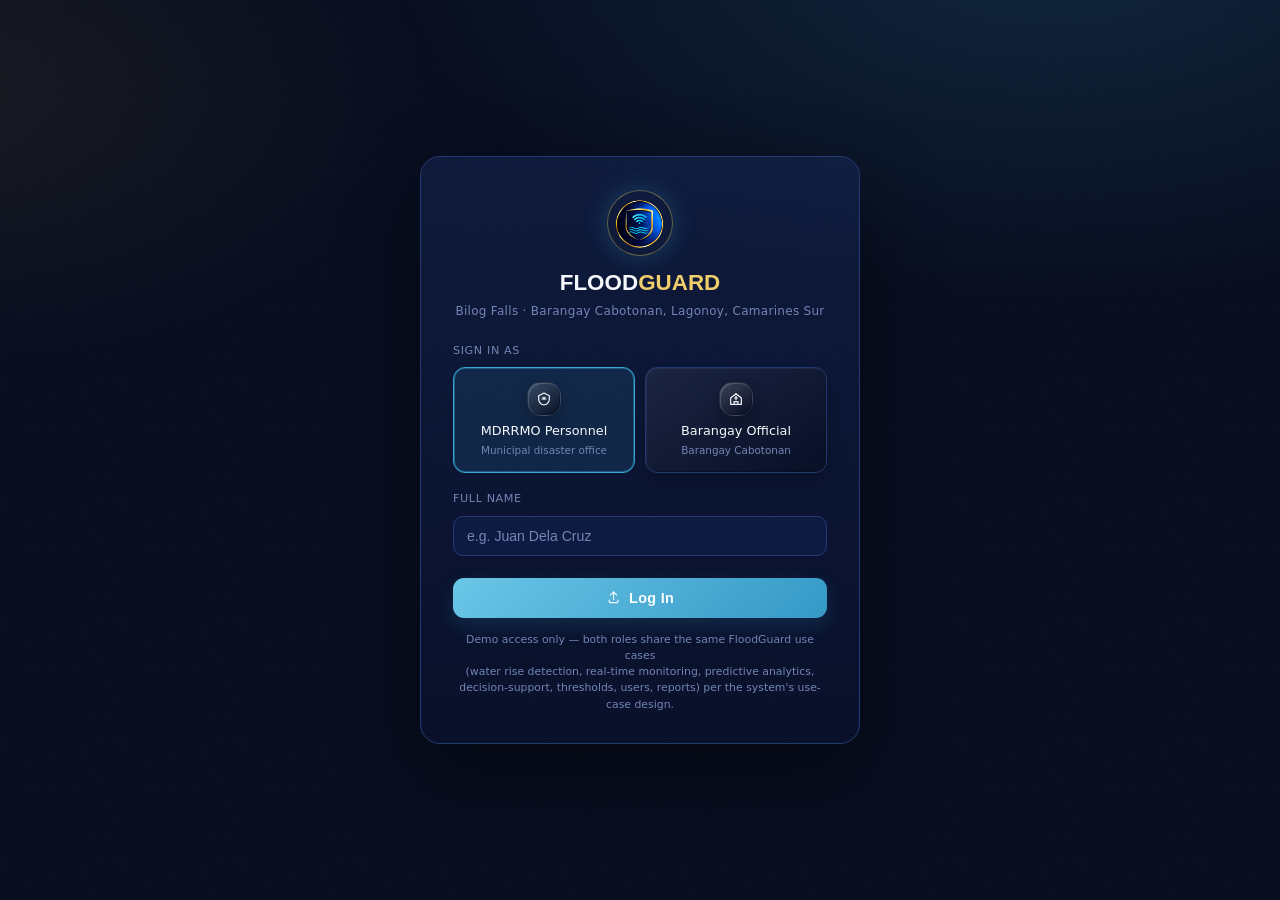
==== dashboard.html @ 1c1c8bde "Initial FloodGuard dashboard" ====
﻿<!DOCTYPE html>
<html lang="en">
<head>
<meta charset="UTF-8">
<meta name="viewport" content="width=device-width, initial-scale=1.0">
<title>FloodGuard:Bilog Falls Water Level Monitoring</title>
<link rel="stylesheet" href="styles.css">
</head>
<body>
<div class="grain"></div>
<div id="toastWrap"></div>

<!-- ===================== LOGIN SCREEN ===================== -->
<div id="loginScreen">
  <div class="login-card">
    <div class="login-brand">
      <img src="LOGO.png" alt="FloodGuard logo" title="FloodGuard logo">
      <div class="name">FLOOD<span>GUARD</span></div>
      <div class="sub">Bilog Falls · Barangay Cabotonan, Lagonoy, Camarines Sur</div>
    </div>

    <div class="field-label">Sign in as</div>
    <div class="role-cards">
      <div class="role-card selected" data-role="mdrrmo" id="roleCardMdrrmo">
        <div class="ic">
          <svg class="icon-svg" viewBox="0 0 24 24" aria-hidden="true">
            <path d="M12 3 4 7v5c0 4.2 2.7 7.9 8 9 5.3-1.1 8-4.8 8-9V7l-8-4Z"/>
            <path d="M9 12h6"/>
            <path d="M10.5 9.5 12 12l1.5-2.5"/>
          </svg>
        </div>
        <div class="lbl">MDRRMO Personnel</div>
        <div class="sub">Municipal disaster office</div>
      </div>
      <div class="role-card" data-role="barangay" id="roleCardBarangay">
        <div class="ic">
          <svg class="icon-svg" viewBox="0 0 24 24" aria-hidden="true">
            <path d="M4 10.5 12 4l8 6.5V20H4Z"/>
            <path d="M9 20v-4h6v4"/>
            <path d="M10 10.5h4"/>
            <path d="M12 8v5"/>
          </svg>
        </div>
        <div class="lbl">Barangay Official</div>
        <div class="sub">Barangay Cabotonan</div>
      </div>
    </div>

    <div class="field-label">Full name</div>
    <input class="text-input" id="loginName" type="text" placeholder="e.g. Juan Dela Cruz">

    <button class="login-btn btn-with-icon" id="loginBtn"><svg class="icon-svg" viewBox="0 0 24 24" aria-hidden="true"><path d="M12 3v12"/><path d="m7 8 5-5 5 5"/><path d="M5 16v2a2 2 0 0 0 2 2h10a2 2 0 0 0 2-2v-2"/></svg>Log In</button>
    <div class="login-hint">Demo access only — both roles share the same FloodGuard use cases<br>(water rise detection, real-time monitoring, predictive analytics, decision-support, thresholds, users, reports) per the system's use-case design.</div>
  </div>
</div>

<!-- ===================== APP SHELL ===================== -->
<div id="appShell">
  <header class="top">
    <img class="logo" src="LOGO.png" alt="FloodGuard logo" title="FloodGuard logo">
    <div class="brand-block">
      <div class="brand-name">FLOOD<span>GUARD</span></div>
      <div class="brand-sub">Bilog Falls Monitoring</div>
    </div>
    <div class="view-title">Viewing: <b id="viewTitleText">Dashboard</b></div>

    <div class="top-right">
      <div class="status-pill" id="connPill"><span class="dot"></span><span id="connText">SENSOR ONLINE</span></div>
      <div class="clock">
        <b id="clockTime">--:--:--</b>
        <span id="clockDate">-- --- ----</span>
      </div>
      <div class="user-chip">
        <div class="av" id="userAvatar">JD</div>
        <div>
          <div class="u-name" id="userName">Juan Dela Cruz</div>
          <div class="u-role" id="userRole">MDRRMO Personnel</div>
        </div>
        <button class="logout-btn" id="logoutBtn">Log out</button>
      </div>
    </div>
  </header>

  <div class="app-body">
    <nav class="sidebar">
      <div class="nav-caption">Monitoring</div>
      <button class="nav-btn active" data-view="dashboard"><span class="ic"><svg class="icon-svg" viewBox="0 0 24 24" aria-hidden="true"><path d="M4 18V9.5"/><path d="M12 18V5"/><path d="M20 18v-7"/><path d="M4 18h16"/></svg></span> Dashboard</button>
      <button class="nav-btn" data-view="historical"><span class="ic"><svg class="icon-svg" viewBox="0 0 24 24" aria-hidden="true"><circle cx="12" cy="12" r="8"/><path d="M12 7v5l3 2"/></svg></span> Historical Records</button>
      <button class="nav-btn" data-view="alerts"><span class="ic"><svg class="icon-svg" viewBox="0 0 24 24" aria-hidden="true"><path d="M6 16h12"/><path d="M8 16V9a4 4 0 0 1 8 0v7"/><path d="M10 18a2 2 0 0 0 4 0"/></svg></span> Alert Logs</button>
      <div class="nav-caption">Administration</div>
      <button class="nav-btn" data-view="thresholds"><span class="ic"><svg class="icon-svg" viewBox="0 0 24 24" aria-hidden="true"><path d="M5 8h14"/><path d="M7 8v8"/><path d="M12 8v5"/><path d="M17 8v3"/><path d="M5 16h14"/></svg></span> Threshold Levels</button>
      <button class="nav-btn" data-view="users"><span class="ic"><svg class="icon-svg" viewBox="0 0 24 24" aria-hidden="true"><path d="M7 10a3 3 0 1 0 0-6 3 3 0 0 0 0 6Z"/><path d="M3 18c0-2.5 2-4 4-4s4 1.5 4 4"/><path d="M15 10a2.5 2.5 0 1 0 0-5 2.5 2.5 0 0 0 0 5Z"/><path d="M13 18c0-2 1.2-3.2 2.8-3.6"/></svg></span> Manage Users</button>
      <button class="nav-btn" data-view="reports"><span class="ic"><svg class="icon-svg" viewBox="0 0 24 24" aria-hidden="true"><path d="M7 3h7l4 4v14H7z"/><path d="M14 3v5h5"/><path d="M9 13h6"/><path d="M9 17h4"/></svg></span> Generate Reports</button>
    </nav>

    <main class="content">

      <!-- ===================== DASHBOARD VIEW ===================== -->
      <section class="view-section active" id="view-dashboard">
        <div id="roleHero"></div>

        <div class="grid grid-2">
          <section class="card gauge-card">
            <h2 class="card-title-full">Live Water Level <small id="lastUpdate">updated just now</small></h2>
            <div class="gauge-wrap"><canvas id="tubeCanvas" width="220" height="360"></canvas></div>
            <div class="status-badge" id="statusBadge">NORMAL</div>
            <div class="reading-label">Current reading</div>
            <div class="reading"><span id="levelValue">32</span><small> cm</small></div>
            <div class="gauge-meta">
              <div class="meta-item"><div class="k">Trend</div><div class="v" id="trendVal">steady</div></div>
              <div class="meta-item"><div class="k">Distance to Critical</div><div class="v" id="distToCrit">58 cm</div></div>
              <div class="meta-item"><div class="k">Battery / Solar</div><div class="v good" id="battVal">92%</div></div>
              <div class="meta-item"><div class="k">Signal (GSM)</div><div class="v good" id="signalVal">Strong</div></div>
            </div>
            <div class="device-line">Sensor unit: JSN-SR04T waterproof ultrasonic · ESP32 microcontroller · SIM800L GSM fallback · solar + battery powered</div>
            <div class="sim-controls">
              <button class="primary btn-with-icon" id="btnRise"><svg class="icon-svg" viewBox="0 0 24 24" aria-hidden="true"><path d="M12 4v12"/><path d="m8 8 4-4 4 4"/><path d="M6 16h12"/></svg>Simulate rising flood</button>
              <button class="btn-with-icon" id="btnCalm"><svg class="icon-svg" viewBox="0 0 24 24" aria-hidden="true"><path d="M12 20V8"/><path d="m8 12 4 4 4-4"/><path d="M6 4h12"/></svg>Return to normal</button>
            </div>
          </section>

          <section class="card">
            <h2>Water Level Trend <small>last 40 readings · ~5 min intervals</small></h2>
            <canvas id="trendChart" height="230"></canvas>
            <div class="stat-row">
              <div class="stat"><div class="k">Sensor accuracy</div><div class="v ok">98.3%</div><div class="sub">vs. manual gauge validation</div></div>
              <div class="stat"><div class="k">Alert latency</div><div class="v" id="latencyStat">3.1s</div><div class="sub">reading â†’ notification sent</div></div>
              <div class="stat"><div class="k">Alerts today</div><div class="v" id="alertCountStat">0</div><div class="sub">across all channels</div></div>
              <div class="stat"><div class="k">Uptime (30d)</div><div class="v ok">99.4%</div><div class="sub">sensor + link availability</div></div>
            </div>
          </section>
        </div>

        <section class="card section-spaced">
          <h2>Probable Water Source &amp; Cause <small>auto-diagnosed · rain-gauge &amp; rate-of-rise correlation</small></h2>
          <div class="source-body" id="sourceBody"></div>
        </section>

        <div class="two-col">
          <section class="card">
            <h2>Predictive Flood Forecast <small>lightweight linear-regression model</small></h2>
            <div class="forecast-body" id="forecastBody"></div>
          </section>

          <section class="card">
            <h2>Decision-Support Recommendation <small id="dsRoleTag">for current role</small></h2>
            <div class="ds-body" id="decisionSupportBody"></div>
          </section>
        </div>

        <div class="two-col">
          <section class="card">
            <h2>Alert Channels <small>multi-channel dissemination</small></h2>
            <div class="channel-grid">
              <div class="channel" id="chanDash"><div class="icon"><svg class="icon-svg" viewBox="0 0 24 24" aria-hidden="true"><rect x="4" y="5" width="16" height="12" rx="2"/><path d="M8 19h8"/><path d="M12 17v2"/></svg></div><div class="name">Web Dashboard</div><div class="state" id="chanDashState">idle</div></div>
              <div class="channel" id="chanSMS"><div class="icon"><svg class="icon-svg" viewBox="0 0 24 24" aria-hidden="true"><path d="M5 6h14a1 1 0 0 1 1 1v8a1 1 0 0 1-1 1H9l-4 3V7a1 1 0 0 1 1-1Z"/><path d="m8 10 3 2 3-2"/></svg></div><div class="name">SMS Alert</div><div class="state" id="chanSMSState">idle</div></div>
              <div class="channel" id="chanSiren"><div class="siren-ring" id="sirenRing"></div><div class="name">On-site Siren</div><div class="state" id="chanSirenState">idle</div></div>
            </div>
          </section>

          <section class="card">
            <h2>Recent Alerts <small>latest 4 · full log in Alert Logs</small></h2>
            <table>
              <thead><tr><th>Time</th><th>Level</th><th>Status</th></tr></thead>
              <tbody id="miniAlertBody"><tr class="empty-row"><td colspan="3">No alerts yet — water level normal.</td></tr></tbody>
            </table>
          </section>
        </div>
      </section>

      <!-- ===================== HISTORICAL RECORDS VIEW ===================== -->
      <section class="view-section" id="view-historical">
        <section class="card">
          <h2>Historical Water Level Trend <small>Bilog Falls sensor unit</small></h2>
          <canvas id="historyChart" height="230"></canvas>
        </section>
        <section class="card section-spaced">
          <h2>Reading Log <small id="historyCount">0 records</small></h2>
          <table>
            <thead><tr><th>Timestamp</th><th>Water Level</th><th>Status</th></tr></thead>
            <tbody id="historyBody"></tbody>
          </table>
        </section>
      </section>

      <!-- ===================== ALERT LOGS VIEW ===================== -->
      <section class="view-section" id="view-alerts">
        <section class="card">
          <h2>Alert Logs <small>full history, most recent first</small></h2>
          <table>
            <thead><tr><th>Time</th><th>Level</th><th>Status</th><th>Probable Source</th><th>Channels notified</th><th>Delivery</th><th>Evacuation tracking</th></tr></thead>
            <tbody id="alertLogBody"><tr class="empty-row"><td colspan="7">No alerts logged yet — water level is within normal range.</td></tr></tbody>
          </table>
        </section>
      </section>

      <!-- ===================== THRESHOLDS VIEW ===================== -->
      <section class="view-section" id="view-thresholds">
        <section class="card">
          <h2>Threshold Levels <small>shared config · applies to all monitoring users</small></h2>
          <p class="intro-copy">Adjust the water-level thresholds (in centimeters) that trigger each alert stage. Changes apply immediately to the live gauge, trend chart, and alert dispatch logic.</p>
          <div class="threshold-list" id="thresholdList"></div>
        </section>
      </section>

      <!-- ===================== USERS VIEW ===================== -->
      <section class="view-section" id="view-users">
        <section class="card">
          <h2>Manage Users <small>MDRRMO personnel &amp; barangay officials with system access</small></h2>
          <div class="user-form">
            <input class="text-input" id="newUserName" type="text" placeholder="Full name">
            <select class="text-input" id="newUserRole" title="Select user role">
              <option value="MDRRMO Personnel">MDRRMO Personnel</option>
              <option value="Barangay Official">Barangay Official</option>
            </select>
            <input class="text-input" id="newUserArea" type="text" placeholder="Assigned area">
            <button class="small-btn btn-with-icon" id="addUserBtn"><svg class="icon-svg" viewBox="0 0 24 24" aria-hidden="true"><path d="M12 5v14"/><path d="M5 12h14"/><path d="M8 5.5a2.5 2.5 0 1 0 0-5 2.5 2.5 0 0 0 0 5Z"/></svg>Add user</button>
          </div>
          <table>
            <thead><tr><th>Name</th><th>Role</th><th>Assigned area</th><th>Status</th><th></th></tr></thead>
            <tbody id="usersBody"></tbody>
          </table>
        </section>
      </section>

      <!-- ===================== REPORTS VIEW ===================== -->
      <section class="view-section" id="view-reports">
        <section class="card">
          <h2>Generate Reports <small>flood analytics summary</small></h2>
          <p class="intro-copy">Compiles current sensor readings, alert history, and threshold configuration into a shareable summary for disaster preparedness records.</p>
          <div class="report-actions">
            <button class="small-btn btn-with-icon" id="genReportBtn"><svg class="icon-svg" viewBox="0 0 24 24" aria-hidden="true"><path d="M7 3h7l4 4v14H7z"/><path d="M14 3v5h5"/><path d="M9 13h6"/><path d="M9 17h4"/></svg>Generate report</button>
            <button class="small-btn btn-with-icon" id="downloadReportBtn" disabled><svg class="icon-svg" viewBox="0 0 24 24" aria-hidden="true"><path d="M12 3v10"/><path d="m8 9 4 4 4-4"/><path d="M5 16v2a2 2 0 0 0 2 2h10a2 2 0 0 0 2-2v-2"/></svg>Download .txt</button>
          </div>
          <div class="report-preview" id="reportPreview"></div>
        </section>
      </section>

    </main>
  </div>

  <footer>
    <b>FloodGuard</b> — An IoT-Based Flood Early Warning System for Bilog Falls, Barangay Cabotonan, Lagonoy, Camarines Sur ·
    Capstone Project, College of Engineering and Computational Sciences, Partido State University ·
    N. Pempeña I · J.K. Pahoyo · R.R. Vipinoso — simulated dashboard for demonstration
  </footer>
</div>

<script src="script.js"></script>
</body>
</html>
---- styles.css ----
:root{
  --navy-950:#060c1e;
  --navy-900:#0a1230;
  --navy-800:#0e1a42;
  --navy-700:#152655;
  --navy-600:#1d3570;
  --line:#243a72;
  --gold:#d4af37;
  --gold-soft:#f0ce6b;
  --water:#3aa7d6;
  --water-bright:#6fd0f2;
  --ink-0:#f4f7fb;
  --ink-1:#aab6d6;
  --ink-2:#7385b3;
  --ok:#31c48d;
  --warn:#f5a623;
  --crit:#e8563f;
  --evac:#c81e4a;
  --radius:14px;
  font-size:16px;
}

*{box-sizing:border-box;}
html,body{margin:0;padding:0; height:100%;}
body{
  background:
    radial-gradient(1100px 620px at 82% -8%, rgba(58,167,214,0.16), transparent 60%),
    radial-gradient(900px 500px at -5% 10%, rgba(212,175,55,0.08), transparent 55%),
    var(--navy-950);
  color:var(--ink-0);
  font-family:'IBM Plex Sans', system-ui, sans-serif;
  min-height:100vh;
  line-height:1.45;
}

.grain{
  position:fixed; inset:0; pointer-events:none; opacity:0.035; z-index:0;
  background-image:url("data:image/svg+xml,%3Csvg xmlns='http://www.w3.org/2000/svg' width='120' height='120'%3E%3Cfilter id='n'%3E%3CfeTurbulence type='fractalNoise' baseFrequency='0.9' numOctaves='2' stitchTiles='stitch'/%3E%3C/filter%3E%3Crect width='100%25' height='100%25' filter='url(%23n)'/%3E%3C/svg%3E");
}

a{color:inherit;}
button{font-family:'IBM Plex Sans', sans-serif;}

.btn-with-icon{
  display:inline-flex;
  align-items:center;
  justify-content:center;
  gap:8px;
  transition:transform .15s ease, box-shadow .15s ease, background .2s ease;
}
.btn-with-icon:hover{transform:translateY(-1px);}
.btn-with-icon .icon-svg{
  width:0.95rem;
  height:0.95rem;
}

.icon-svg{
  width:1rem;
  height:1rem;
  display:block;
  stroke:currentColor;
  fill:none;
  stroke-width:1.8;
  stroke-linecap:round;
  stroke-linejoin:round;
}

.nav-btn .ic,
.role-card .ic,
.channel .icon,
.source-primary .s-icon{
  width:2.1rem;
  height:2.1rem;
  display:inline-flex;
  align-items:center;
  justify-content:center;
  border-radius:0.9rem;
  background:linear-gradient(145deg, rgba(255,255,255,0.16), rgba(6,12,30,0.75));
  border:1px solid rgba(255,255,255,0.08);
  box-shadow:
    inset 1px 1px 0 rgba(255,255,255,0.16),
    inset -1px -1px 0 rgba(0,0,0,0.28),
    0 8px 16px rgba(0,0,0,0.25);
  font-size:1rem;
  line-height:1;
  text-shadow:0 1px 1px rgba(0,0,0,0.35);
  transition:transform .2s ease, box-shadow .2s ease;
}

.nav-btn:hover .ic,
.role-card:hover .ic,
.channel:hover .icon,
.source-primary:hover .s-icon{
  transform:translateY(-2px) scale(1.04);
  box-shadow:
    inset 1px 1px 0 rgba(255,255,255,0.18),
    inset -1px -1px 0 rgba(0,0,0,0.24),
    0 10px 18px rgba(0,0,0,0.32);
}

/* ===================== LOGIN | HTML: #loginScreen, .login-card, .role-cards ===================== */
#loginScreen{
  position:relative; z-index:2; min-height:100vh;
  display:flex; align-items:center; justify-content:center; padding:24px;
}
.login-card{
  width:100%; max-width:440px;
  background:linear-gradient(180deg, rgba(21,38,85,0.55), rgba(10,18,48,0.7));
  border:1px solid var(--line); border-radius:20px; padding:34px 32px 30px;
  box-shadow:0 30px 80px rgba(0,0,0,0.45);
}
.login-brand{display:flex; flex-direction:column; align-items:center; text-align:center; margin-bottom:22px;}
.login-brand img{width:64px; height:64px; border-radius:50%; margin-bottom:12px; object-fit:cover; object-position:center; display:block;
  box-shadow:0 0 0 1px rgba(212,175,55,0.4), 0 0 26px rgba(58,167,214,0.3);}
.login-brand .name{font-family:'Space Grotesk',sans-serif; font-weight:700; font-size:1.4rem;}
.login-brand .name span{color:var(--gold-soft);}
.login-brand .sub{font-size:0.75rem; color:var(--ink-2); margin-top:4px; letter-spacing:0.3px;}

.field-label{font-size:0.7rem; color:var(--ink-2); text-transform:uppercase; letter-spacing:0.6px; margin:18px 0 8px;}
.role-cards{display:grid; grid-template-columns:1fr 1fr; gap:10px;}
.role-card{
  border:1px solid var(--line); border-radius:12px; padding:14px 10px; text-align:center;
  cursor:pointer; background:linear-gradient(145deg, rgba(255,255,255,0.06), rgba(6,12,30,0.55)); transition:all .15s ease;
  box-shadow:inset 1px 1px 0 rgba(255,255,255,0.06), inset -1px -1px 0 rgba(0,0,0,0.24), 0 8px 16px rgba(0,0,0,0.2);
}
.role-card .ic{font-size:1.5rem; margin-bottom:6px;}
.role-card .lbl{font-size:0.8rem; font-weight:500; color:var(--ink-0);}
.role-card .sub{font-size:0.65rem; color:var(--ink-2); margin-top:3px;}
.role-card:hover{border-color:var(--water);}
.role-card.selected{border-color:var(--water); background:rgba(58,167,214,0.12); box-shadow:0 0 0 1px rgba(58,167,214,0.4) inset;}

input.text-input, select.text-input{
  width:100%; padding:11px 13px; border-radius:10px; border:1px solid var(--line);
  background:var(--navy-800); color:var(--ink-0); font-size:0.88rem; font-family:'IBM Plex Sans',sans-serif;
}
input.text-input::placeholder{color:var(--ink-2);} 
input.text-input:focus, select.text-input:focus{outline:none; border-color:var(--water);}

.login-btn{
  width:100%; margin-top:22px; padding:12px; border-radius:11px; border:none;
  background:linear-gradient(135deg, rgba(111,208,242,0.95), rgba(58,167,214,0.9)); color:#f7fcff;
  font-weight:600; font-size:0.9rem; cursor:pointer; letter-spacing:0.3px;
  transition:filter .15s ease, box-shadow .2s ease;
  box-shadow:0 8px 20px rgba(58,167,214,0.16);
}
.login-btn:hover{filter:brightness(1.08); box-shadow:0 10px 24px rgba(58,167,214,0.22);}
.login-btn:disabled{opacity:0.45; cursor:not-allowed;}
.login-hint{text-align:center; font-size:0.68rem; color:var(--ink-2); margin-top:14px; line-height:1.5;}

/* ===================== APP SHELL | HTML: #appShell, header.top ===================== */
#appShell{display:none;}
#appShell.active{display:block; position:relative; z-index:1;}

header.top{
  position:sticky; top:0; z-index:50;
  display:flex; align-items:center; gap:16px;
  padding:12px 24px;
  background:rgba(6,12,30,0.9);
  -webkit-backdrop-filter:blur(10px);
  backdrop-filter:blur(10px);
  border-bottom:1px solid var(--line);
}
header.top img.logo{
  width:38px; height:38px; border-radius:50%;
  object-fit:cover; object-position:center;
  display:block;
  box-shadow:0 0 0 1px rgba(212,175,55,0.35), 0 0 18px rgba(58,167,214,0.25);
}
.brand-block{display:flex; flex-direction:column; line-height:1.15;}
.brand-name{
  font-family:'Space Grotesk', sans-serif; font-weight:700; letter-spacing:0.5px;
  font-size:1.02rem; color:var(--ink-0);
}
.brand-name span{color:var(--gold-soft);}
.brand-sub{font-size:0.66rem; color:var(--ink-2); letter-spacing:0.3px; margin-top:1px;}

.view-title{
  font-family:'IBM Plex Mono', monospace; font-size:0.72rem; color:var(--ink-2);
  padding-left:16px; border-left:1px solid var(--line); margin-left:2px;
}
.view-title b{color:var(--ink-0); font-weight:600;}

.top-right{margin-left:auto; display:flex; align-items:center; gap:14px;}
.clock{
  font-family:'IBM Plex Mono', monospace; font-size:0.78rem; color:var(--ink-1);
  text-align:right; line-height:1.3;
}
.clock b{display:block; color:var(--ink-0); font-size:0.9rem;}

.status-pill{
  display:flex; align-items:center; gap:7px;
  padding:6px 12px; border-radius:999px;
  background:rgba(49,196,141,0.12); border:1px solid rgba(49,196,141,0.4);
  font-size:0.72rem; font-weight:500; color:var(--ok);
  font-family:'IBM Plex Mono', monospace;
}
.status-pill .dot{width:7px; height:7px; border-radius:50%; background:var(--ok); box-shadow:0 0 8px var(--ok);}
.status-pill.offline{background:rgba(232,86,63,0.12); border-color:rgba(232,86,63,0.4); color:var(--crit);}
.status-pill.offline .dot{background:var(--crit); box-shadow:0 0 8px var(--crit);}

.user-chip{
  display:flex; align-items:center; gap:9px; padding:5px 6px 5px 12px; border-radius:999px;
  background:var(--navy-800); border:1px solid var(--line);
}
.user-chip .av{
  width:26px; height:26px; border-radius:50%; background:linear-gradient(135deg,var(--water),var(--gold));
  display:flex; align-items:center; justify-content:center; font-size:0.7rem; font-weight:700; color:#06122a;
}
.user-chip .u-name{font-size:0.76rem; color:var(--ink-0); font-weight:500; line-height:1.1;}
.user-chip .u-role{font-size:0.62rem; color:var(--ink-2); line-height:1.1;}
.logout-btn{
  border:none; background:transparent; color:var(--ink-2); cursor:pointer;
  padding:6px 10px; border-radius:8px; font-size:0.72rem;
}
.logout-btn:hover{color:var(--crit); background:rgba(232,86,63,0.1);}

/* ---------- APP BODY | HTML: .app-body, nav.sidebar, main.content ---------- */
.app-body{display:flex; align-items:flex-start;}

nav.sidebar{
  width:210px; flex:0 0 210px;
  position:sticky; top:63px;
  height:calc(100vh - 63px);
  border-right:1px solid var(--line);
  padding:18px 12px;
  display:flex; flex-direction:column; gap:3px;
}
.nav-btn{
  display:flex; align-items:center; gap:10px;
  padding:10px 12px; border-radius:9px; border:none; background:linear-gradient(145deg, rgba(255,255,255,0.05), rgba(4,8,20,0.6));
  color:var(--ink-1); font-size:0.82rem; text-align:left; cursor:pointer; width:100%;
  box-shadow:inset 1px 1px 0 rgba(255,255,255,0.08), inset -1px -1px 0 rgba(0,0,0,0.22), 0 6px 14px rgba(0,0,0,0.2);
}
.nav-btn .ic{font-size:0.95rem; width:18px; text-align:center;}
.nav-btn:hover{background:var(--navy-800); color:var(--ink-0);}
.nav-btn.active{background:linear-gradient(90deg, rgba(58,167,214,0.18), transparent); color:var(--ink-0); box-shadow:inset 2px 0 0 var(--water);}
.nav-caption{font-size:0.62rem; color:var(--ink-2); text-transform:uppercase; letter-spacing:0.7px; padding:14px 12px 4px;}

main.content{flex:1; min-width:0; padding:24px 28px 70px; max-width:100%;}

.view-section{display:none;}
.view-section.active{display:block;}

/* ---------- SHARED CARDS | HTML: .card ---------- */
.card{
  background:linear-gradient(180deg, rgba(21,38,85,0.55), rgba(10,18,48,0.55));
  border:1px solid var(--line);
  border-radius:var(--radius);
  padding:20px;
}
.card h2{
  margin:0 0 14px; font-family:'Space Grotesk', sans-serif; font-size:0.95rem;
  font-weight:600; color:var(--ink-0);
  display:flex; align-items:center; justify-content:space-between; flex-wrap:wrap; gap:8px;
}
.card h2 small{font-family:'IBM Plex Mono', monospace; font-weight:400; font-size:0.66rem; color:var(--ink-2);}
.card-title-full{width:100%;}
.section-spaced{margin-top:18px;}
.intro-copy{color:var(--ink-2); font-size:0.82rem; margin-top:-6px;}
.report-actions{display:flex; gap:10px; margin-top:14px; flex-wrap:wrap;}

.grid{display:grid; gap:18px; width:100%;}
.grid-2{grid-template-columns:minmax(320px, 380px) minmax(0, 1fr); align-items:start;}
@media (max-width:980px){.grid-2{grid-template-columns:1fr;}}

/* ---------- ROLE HERO | HTML generated in #roleHero as .role-hero ---------- */
.role-hero{
  margin-bottom:20px; padding:20px 22px; border-radius:var(--radius);
  border:1px solid var(--line);
}
.role-hero.mdrrmo{background:linear-gradient(120deg, rgba(212,175,55,0.14), rgba(10,18,48,0.35));}
.role-hero.barangay{background:linear-gradient(120deg, rgba(58,167,214,0.16), rgba(10,18,48,0.35));}
.role-hero .eyebrow{font-family:'IBM Plex Mono',monospace; font-size:0.66rem; letter-spacing:1px; text-transform:uppercase; color:var(--gold-soft);}
.role-hero.barangay .eyebrow{color:var(--water-bright);}
.role-hero h1{margin:4px 0 4px; font-family:'Space Grotesk',sans-serif; font-size:1.3rem; font-weight:600;}
.role-hero p{margin:0 0 16px; color:var(--ink-2); font-size:0.83rem; max-width:640px;}
.hero-stats{display:grid; grid-template-columns:repeat(4,1fr); gap:12px; margin-bottom:16px;}
@media (max-width:820px){.hero-stats{grid-template-columns:repeat(2,1fr);}}
.hstat{background:rgba(6,12,30,0.45); border:1px solid var(--line); border-radius:10px; padding:11px 13px;}
.hstat .k{font-size:0.63rem; color:var(--ink-2); text-transform:uppercase; letter-spacing:0.5px;}
.hstat .v{font-family:'Space Grotesk',sans-serif; font-size:1.15rem; font-weight:600; margin-top:2px;}
.hero-actions{display:flex; gap:10px; flex-wrap:wrap;}
.hero-actions button{
  font-size:0.78rem; font-weight:500; padding:9px 14px; border-radius:9px; cursor:pointer;
  border:1px solid rgba(255,255,255,0.12); background:rgba(255,255,255,0.06); color:var(--ink-1);
  box-shadow:inset 0 1px 0 rgba(255,255,255,0.06);
}
.hero-actions button:hover{border-color:rgba(111,208,242,0.65); color:var(--ink-0); background:rgba(58,167,214,0.12);}
.hero-actions button.primary{background:linear-gradient(135deg, rgba(111,208,242,0.95), rgba(58,167,214,0.9)); color:#f7fcff; border:none; box-shadow:0 8px 20px rgba(58,167,214,0.2);}
.hero-actions button.gold{background:linear-gradient(135deg, rgba(248,226,151,0.95), rgba(212,175,55,0.82)); color:#2d2205; border:none; box-shadow:0 8px 20px rgba(212,175,55,0.16);}

/* ---------- LIVE GAUGE | HTML: .gauge-card, #tubeCanvas, .gauge-meta ---------- */
.gauge-card{display:flex; flex-direction:column; align-items:center; text-align:center;}
.gauge-wrap{position:relative; width:100%; display:flex; justify-content:center; margin:6px 0 14px;}
.status-badge{
  font-family:'IBM Plex Mono', monospace; font-weight:600; font-size:0.76rem;
  letter-spacing:1px; text-transform:uppercase;
  padding:7px 16px; border-radius:999px; margin-bottom:8px;
  border:1px solid currentColor;
}
.reading{font-family:'Space Grotesk', sans-serif; font-weight:700; font-size:2.5rem; color:var(--ink-0); margin:2px 0 0; letter-spacing:-1px;}
.reading small{font-size:1.05rem; color:var(--ink-2); font-weight:500;}
.reading-label{font-size:0.7rem; color:var(--ink-2); letter-spacing:1.2px; text-transform:uppercase; margin-bottom:2px;}

.gauge-meta{width:100%; display:grid; grid-template-columns:1fr 1fr; gap:10px; margin-top:16px;}
.meta-item{background:rgba(6,12,30,0.5); border:1px solid var(--line); border-radius:10px; padding:10px 12px; text-align:left;}
.meta-item .k{font-size:0.63rem; color:var(--ink-2); letter-spacing:0.5px; text-transform:uppercase;}
.meta-item .v{font-family:'IBM Plex Mono', monospace; font-size:0.9rem; color:var(--ink-0); margin-top:2px;}
.meta-item .v.good{color:var(--ok);}
.meta-item .v.mid{color:var(--warn);}

.device-line{
  width:100%; margin-top:12px; padding-top:10px; border-top:1px dashed var(--line);
  font-family:'IBM Plex Mono', monospace; font-size:0.63rem; color:var(--ink-2);
  text-align:left; line-height:1.5;
}

.sim-controls{width:100%; margin-top:16px; display:flex; gap:8px;}
.sim-controls button{
  font-size:0.76rem; font-weight:500; border-radius:9px; border:1px solid rgba(255,255,255,0.12); padding:9px 12px;
  background:rgba(255,255,255,0.06); color:var(--ink-1); cursor:pointer; flex:1;
  box-shadow:inset 0 1px 0 rgba(255,255,255,0.06);
}
.sim-controls button:hover{border-color:rgba(111,208,242,0.65); color:var(--ink-0); background:rgba(58,167,214,0.12);}
.sim-controls button.primary{background:linear-gradient(135deg, rgba(111,208,242,0.95), rgba(58,167,214,0.9)); color:#f7fcff; border:none; box-shadow:0 8px 20px rgba(58,167,214,0.16);}

canvas{width:100%; display:block;}

.stat-row{display:grid; grid-template-columns:repeat(4,1fr); gap:14px; margin-top:18px;}
@media (max-width:820px){.stat-row{grid-template-columns:repeat(2,1fr);}}
.stat{background:linear-gradient(180deg, rgba(21,38,85,0.55), rgba(10,18,48,0.55)); border:1px solid var(--line); border-radius:12px; padding:14px 16px;}
.stat .k{font-size:0.66rem; color:var(--ink-2); text-transform:uppercase; letter-spacing:0.5px;}
.stat .v{font-family:'Space Grotesk',sans-serif; font-size:1.4rem; font-weight:600; color:var(--ink-0); margin-top:4px;}
.stat .v.ok{color:var(--ok);} .stat .v.warn{color:var(--warn);} .stat .v.crit{color:var(--crit);} 
.stat .sub{font-size:0.68rem; color:var(--ink-2); margin-top:2px;}

.two-col{display:grid; grid-template-columns:minmax(0, 1fr) minmax(0, 1fr); gap:18px; margin-top:18px;}
@media (max-width:900px){.two-col{grid-template-columns:1fr;}}

/* ---------- THRESHOLDS | HTML: #view-thresholds, #thresholdList, .th-row ---------- */
.threshold-list{display:flex; flex-direction:column; gap:10px; margin-top:14px;}
.th-row{
  display:grid; grid-template-columns:14px 1fr auto 64px; align-items:center; gap:12px;
  padding:10px 12px; border-radius:10px; background:rgba(6,12,30,0.4); border:1px solid var(--line);
}
.th-dot{width:10px; height:10px; border-radius:50%;}
.th-name{font-size:0.85rem; color:var(--ink-0); font-weight:500;}
.th-desc{font-size:0.66rem; color:var(--ink-2); display:block; margin-top:1px;}
.th-row input[type=range]{width:120px; accent-color:var(--water);}
.th-val{font-family:'IBM Plex Mono', monospace; font-size:0.83rem; text-align:right; color:var(--ink-0);}

/* ---------- DATA TABLES | HTML: table, #historyBody, #alertLogBody, #usersBody ---------- */
table{width:100%; border-collapse:collapse; font-size:0.8rem;}
thead th{
  text-align:left; font-family:'IBM Plex Mono', monospace; font-weight:500; font-size:0.64rem;
  color:var(--ink-2); text-transform:uppercase; letter-spacing:0.5px;
  padding:0 10px 8px; border-bottom:1px solid var(--line);
}
tbody td{padding:9px 10px; border-bottom:1px solid rgba(36,58,114,0.5); color:var(--ink-1); vertical-align:middle;}
tbody tr:last-child td{border-bottom:none;}
.lvl-chip{
  display:inline-block; font-family:'IBM Plex Mono', monospace; font-size:0.64rem; font-weight:600;
  padding:3px 9px; border-radius:999px; letter-spacing:0.4px; text-transform:uppercase;
}
.role-chip{
  display:inline-block; font-size:0.68rem; font-weight:500; padding:3px 9px; border-radius:999px;
  background:rgba(58,167,214,0.15); color:var(--water-bright); border:1px solid rgba(58,167,214,0.35);
}
.role-chip.barangay{background:rgba(212,175,55,0.14); color:var(--gold-soft); border-color:rgba(212,175,55,0.35);}
.chan{display:inline-flex; align-items:center; gap:5px; margin-right:10px; font-size:0.7rem; color:var(--ink-2);}
.chan.sent{color:var(--ok);}
tbody tr.fade-in{animation:fadeIn .4s ease;}
@keyframes fadeIn{from{opacity:0; transform:translateY(-4px);} to{opacity:1; transform:translateY(0);}}
.empty-row td{text-align:center; color:var(--ink-2); padding:22px 0; font-size:0.78rem;}
.table-toolbar{display:flex; justify-content:flex-end; margin-bottom:12px;}
.small-btn{
  font-size:0.75rem; font-weight:500; padding:7px 12px; border-radius:8px; cursor:pointer;
  border:1px solid rgba(255,255,255,0.12); background:rgba(255,255,255,0.06); color:var(--ink-1);
  box-shadow:inset 0 1px 0 rgba(255,255,255,0.06);
}
.small-btn:hover{border-color:rgba(111,208,242,0.65); color:var(--ink-0); background:rgba(58,167,214,0.12);} 
.remove-btn{background:transparent; border:none; color:var(--ink-2); cursor:pointer; font-size:0.72rem;}
.remove-btn:hover{color:var(--crit);}

/* ---------- ALERT CHANNELS | HTML: .channel-grid, #chanDash, #chanSMS, #chanSiren ---------- */
.channel-grid{display:grid; grid-template-columns:repeat(3, minmax(0, 1fr)); gap:12px;}
@media (max-width:720px){.channel-grid{grid-template-columns:1fr;}}
.channel{border:1px solid var(--line); border-radius:12px; padding:14px; text-align:center; background:rgba(6,12,30,0.4);}
.channel .icon{font-size:1.3rem; margin-bottom:6px;}
.channel .name{font-size:0.76rem; font-weight:500; color:var(--ink-0);}
.channel .state{font-family:'IBM Plex Mono', monospace; font-size:0.63rem; margin-top:6px; color:var(--ink-2);} 
.channel.active{border-color:var(--water); box-shadow:0 0 0 1px rgba(58,167,214,0.35) inset;}
.channel.active .state{color:var(--water-bright);}
.siren-ring{width:14px; height:14px; border-radius:50%; margin:0 auto 6px; background:var(--ink-2);}
.siren-ring.on{background:var(--crit); box-shadow:0 0 0 0 rgba(232,86,63,0.6); animation:pulse 1s infinite;}
@keyframes pulse{
  0%{box-shadow:0 0 0 0 rgba(232,86,63,0.55);}
  70%{box-shadow:0 0 0 14px rgba(232,86,63,0);}
  100%{box-shadow:0 0 0 0 rgba(232,86,63,0);}
}

/* ---------- SOURCE & CAUSE | HTML generated in #sourceBody ---------- */
.source-body{display:flex; flex-direction:column; gap:14px;}
.source-primary{
  display:flex; gap:14px; align-items:flex-start; padding:14px 16px;
  border-radius:12px; border:1px solid var(--line); background:rgba(6,12,30,0.4);
}
.source-primary.normal{border-style:dashed;}
.source-primary .s-icon{font-size:1.7rem; line-height:1.1;}
.source-primary .s-label{font-family:'Space Grotesk',sans-serif; font-weight:600; font-size:0.92rem; color:var(--ink-0);}
.source-primary .s-origin{font-family:'IBM Plex Mono',monospace; font-size:0.66rem; color:var(--ink-2); margin-top:3px;}
.source-primary .s-desc{font-size:0.79rem; color:var(--ink-1); margin-top:8px; line-height:1.55; max-width:680px;}
.source-metrics{display:grid; grid-template-columns:repeat(3,1fr); gap:12px;}
@media (max-width:820px){.source-metrics{grid-template-columns:1fr 1fr;}}
.source-confidence{font-size:0.67rem; color:var(--ink-2); font-family:'IBM Plex Mono',monospace;}
.source-confidence b{color:var(--ink-0);}
.cause-chip{
  display:inline-flex; align-items:center; gap:5px; font-size:0.68rem;
  padding:3px 9px; border-radius:999px; background:rgba(58,167,214,0.12);
  color:var(--water-bright); border:1px solid rgba(58,167,214,0.35);
}

/* ---------- FORECAST | HTML generated in #forecastBody ---------- */
.forecast-body{display:flex; flex-direction:column; gap:12px;}
.forecast-headline{
  display:flex; gap:12px; align-items:flex-start; padding:14px 16px;
  border-radius:12px; border:1px solid var(--line); background:rgba(6,12,30,0.4);
}
.forecast-headline .f-icon{font-size:1.5rem; line-height:1.2;}
.forecast-headline .f-title{font-family:'Space Grotesk',sans-serif; font-weight:600; font-size:0.9rem; color:var(--ink-0);}
.forecast-headline .f-sub{font-size:0.78rem; color:var(--ink-1); margin-top:6px; line-height:1.55;}
.forecast-headline.rising{border-color:rgba(245,166,35,0.5);}
.forecast-headline.critical-path{border-color:rgba(232,86,63,0.55);}
.forecast-metrics{display:grid; grid-template-columns:repeat(3,1fr); gap:12px;}
@media (max-width:560px){.forecast-metrics{grid-template-columns:1fr 1fr;}}
.forecast-note{font-size:0.66rem; color:var(--ink-2); font-family:'IBM Plex Mono',monospace; line-height:1.5;}

/* ---------- DECISION SUPPORT | HTML generated in #decisionSupportBody ---------- */
.ds-body{display:flex; flex-direction:column; gap:10px;}
.ds-priority{
  font-family:'IBM Plex Mono', monospace; font-size:0.65rem; letter-spacing:0.6px; text-transform:uppercase;
  padding:5px 11px; border-radius:999px; display:inline-block; width:fit-content; border:1px solid currentColor;
}
.ds-list{list-style:none; margin:0; padding:0; display:flex; flex-direction:column; gap:8px;}
.ds-list li{
  display:flex; gap:10px; align-items:flex-start; font-size:0.82rem; color:var(--ink-1);
  padding:10px 12px; border-radius:10px; background:rgba(6,12,30,0.4); border:1px solid var(--line); line-height:1.5;
}
.ds-list li .n{
  flex:0 0 auto; width:20px; height:20px; border-radius:50%; display:flex; align-items:center; justify-content:center;
  background:rgba(58,167,214,0.15); color:var(--water-bright); font-size:0.68rem; font-weight:700; font-family:'IBM Plex Mono',monospace;
}
.ds-basis{font-size:0.66rem; color:var(--ink-2); font-family:'IBM Plex Mono',monospace; line-height:1.5;}

/* ---------- EVACUATION TRACKING | HTML: .evac-chip, .evac-btn ---------- */
.evac-chip{
  display:inline-block; font-family:'IBM Plex Mono', monospace; font-size:0.64rem; font-weight:600;
  padding:3px 9px; border-radius:999px; letter-spacing:0.3px; text-transform:uppercase; margin-right:6px;
}
.evac-btn{
  font-size:0.66rem; font-weight:500; padding:4px 9px; border-radius:7px; cursor:pointer;
  border:1px solid rgba(255,255,255,0.14); background:rgba(255,255,255,0.06); color:var(--ink-1);
}
.evac-btn:hover{border-color:rgba(111,208,242,0.65); color:var(--ink-0); background:rgba(58,167,214,0.12);}

/* ---------- USERS & REPORTS | HTML: #view-users, #view-reports, .user-form ---------- */
.user-form{display:flex; gap:8px; margin-bottom:16px; flex-wrap:wrap;}
.user-form input, .user-form select{flex:1; min-width:140px;}

.report-preview{
  margin-top:16px; padding:18px; border-radius:12px; border:1px dashed var(--line);
  background:rgba(6,12,30,0.4); font-family:'IBM Plex Mono', monospace; font-size:0.78rem;
  color:var(--ink-1); white-space:pre-wrap; line-height:1.7; display:none;
}
.report-preview.show{display:block;}

/* ---------- TOAST NOTIFICATIONS | HTML: #toastWrap, .toast ---------- */
#toastWrap{position:fixed; top:76px; right:24px; z-index:200; display:flex; flex-direction:column; gap:8px;}
.toast{
  background:var(--navy-800); border:1px solid var(--water); border-left:3px solid var(--water);
  color:var(--ink-0); padding:11px 16px; border-radius:9px; font-size:0.8rem;
  box-shadow:0 10px 30px rgba(0,0,0,0.4); animation:toastIn .25s ease;
  max-width:300px;
}
@keyframes toastIn{from{opacity:0; transform:translateX(20px);} to{opacity:1; transform:translateX(0);}}

footer{
  position:relative; z-index:1; text-align:center; padding:26px 20px 36px;
  color:var(--ink-2); font-size:0.7rem; font-family:'IBM Plex Mono', monospace;
  border-top:1px solid var(--line); margin-top:10px;
}
footer b{color:var(--ink-1);}

::selection{background:rgba(58,167,214,0.35);}

@media (prefers-reduced-motion: reduce){
  .siren-ring.on{animation:none;}
  tbody tr.fade-in{animation:none;}
}

@media (max-width:860px){
  nav.sidebar{position:static; height:auto; width:100%; flex-direction:row; overflow-x:auto; border-right:none; border-bottom:1px solid var(--line);} 
  .app-body{flex-direction:column;}
  main.content{padding:18px 16px 50px;}
}

/* ===================== RESPONSIVE LAYOUT | Applies to all HTML sections above ===================== */
/* Keep wide data tables inside their cards instead of widening the page. */
.card{min-width:0; overflow-x:auto;}

@media (max-width:860px){
  header.top{
    gap:10px;
    padding:10px 16px;
    flex-wrap:wrap;
  }

  .view-title{
    order:3;
    width:100%;
    margin-left:0;
    padding:8px 0 0;
    border-left:0;
    border-top:1px solid var(--line);
  }

  .top-right{gap:10px;}
  .clock{display:none;}

  nav.sidebar{
    top:auto;
    gap:7px;
    padding:10px 12px;
    scrollbar-width:thin;
  }
  .nav-caption{display:none;}
  .nav-btn{width:auto; flex:0 0 auto; padding:9px 11px; white-space:nowrap;}

  main.content{width:100%;}
}

@media (max-width:600px){
  :root{font-size:15px;}

  #loginScreen{align-items:flex-start; padding:16px;}
  .login-card{padding:26px 20px 22px; margin-top:4vh;}

  header.top{padding:10px 12px;}
  header.top img.logo{width:34px; height:34px;}
  .brand-name{font-size:0.95rem;}
  .brand-sub{font-size:0.6rem;}
  .top-right{margin-left:auto;}
  .status-pill{padding:5px 8px; font-size:0.62rem;}
  .user-chip{padding:4px;}
  .user-chip > div:not(.av), .logout-btn{display:none;}

  main.content{padding:14px 12px 38px;}
  .card{padding:15px; border-radius:12px;}
  .role-hero{padding:16px; margin-bottom:14px;}
  .role-hero h1{font-size:1.15rem;}

  .hero-stats,
  .stat-row,
  .gauge-meta,
  .source-metrics,
  .forecast-metrics{grid-template-columns:1fr; gap:9px;}
  .hstat, .stat{padding:11px 12px;}

  .sim-controls,
  .hero-actions{flex-direction:column;}
  .sim-controls button,
  .hero-actions button,
  .report-actions .small-btn{width:100%;}

  .source-primary, .forecast-headline{padding:12px; gap:10px;}
  .source-primary .s-icon{flex:0 0 auto;}

  .th-row{grid-template-columns:12px minmax(0, 1fr) auto; gap:9px;}
  .th-row input[type=range]{grid-column:2 / -1; width:100%;}
  .th-val{grid-column:3; grid-row:1;}

  .user-form{flex-direction:column;}
  .user-form input, .user-form select, .user-form .small-btn{width:100%; min-width:0;}

  .table-toolbar{justify-content:stretch;}
  .table-toolbar .small-btn{width:100%;}
  table{min-width:560px;}
  #view-dashboard table{min-width:0;}

  #toastWrap{top:auto; right:12px; bottom:12px; left:12px;}
  .toast{max-width:none;}
  footer{padding:20px 14px 28px; font-size:0.64rem;}
}

@media (max-width:380px){
  .role-cards{grid-template-columns:1fr;}
  .status-pill #connText{display:none;}
  .status-pill{padding:7px;}
  .reading{font-size:2.15rem;}
}
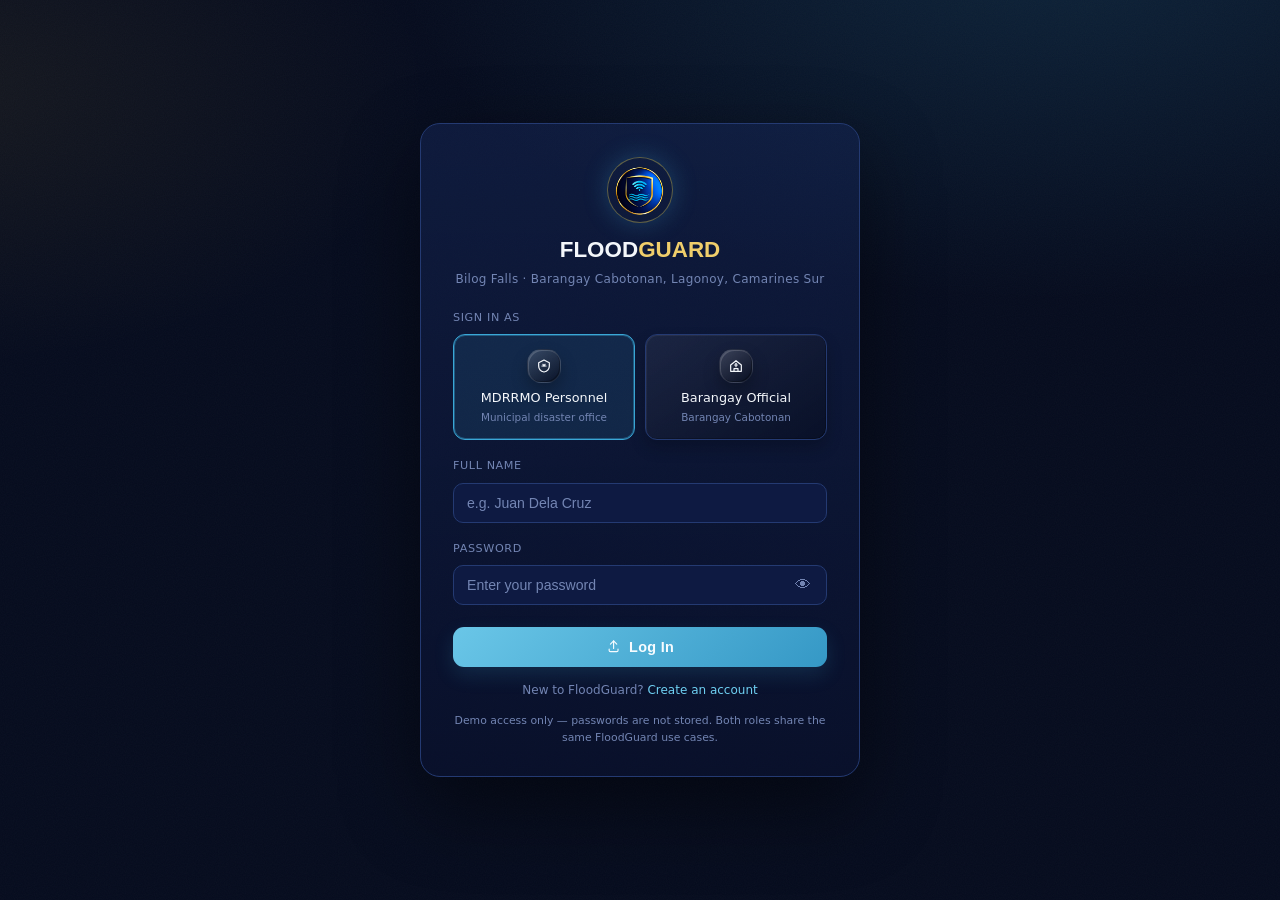
==== commit a11017f1: "Add sign-up and password visibility controls" ====
--- a/dashboard.html
+++ b/dashboard.html
@@ -1,4 +1,4 @@
-﻿<!DOCTYPE html>
+<!DOCTYPE html>
 <html lang="en">
 <head>
 <meta charset="UTF-8">
@@ -48,9 +48,24 @@
 
     <div class="field-label">Full name</div>
     <input class="text-input" id="loginName" type="text" placeholder="e.g. Juan Dela Cruz">
+    <div class="field-label">Password</div>
+    <div class="password-field"><input class="text-input" id="loginPassword" type="password" placeholder="Enter your password" autocomplete="current-password"><button class="password-toggle" type="button" data-password-toggle="loginPassword" aria-label="Show password" aria-pressed="false">👁</button></div>
 
     <button class="login-btn btn-with-icon" id="loginBtn"><svg class="icon-svg" viewBox="0 0 24 24" aria-hidden="true"><path d="M12 3v12"/><path d="m7 8 5-5 5 5"/><path d="M5 16v2a2 2 0 0 0 2 2h10a2 2 0 0 0 2-2v-2"/></svg>Log In</button>
-    <div class="login-hint">Demo access only — both roles share the same FloodGuard use cases<br>(water rise detection, real-time monitoring, predictive analytics, decision-support, thresholds, users, reports) per the system's use-case design.</div>
+    <div class="auth-switch">New to FloodGuard? <button type="button" id="showSignupBtn">Create an account</button></div>
+    <div class="login-hint">Demo access only — passwords are not stored. Both roles share the same FloodGuard use cases.</div>
+  </div>
+</div>
+
+<div id="signupScreen" hidden>
+  <div class="login-card">
+    <div class="login-brand"><img src="LOGO.png" alt="FloodGuard logo"><div class="name">CREATE <span>ACCOUNT</span></div><div class="sub">Request FloodGuard monitoring access</div></div>
+    <div class="field-label">Full name</div><input class="text-input" id="signupName" type="text" placeholder="e.g. Juan Dela Cruz" autocomplete="name">
+    <div class="field-label">Role</div><select class="text-input" id="signupRole"><option value="mdrrmo">MDRRMO Personnel</option><option value="barangay">Barangay Official</option></select>
+    <div class="field-label">Password</div><div class="password-field"><input class="text-input" id="signupPassword" type="password" placeholder="At least 6 characters" autocomplete="new-password"><button class="password-toggle" type="button" data-password-toggle="signupPassword" aria-label="Show password" aria-pressed="false">👁</button></div>
+    <div class="field-label">Confirm password</div><div class="password-field"><input class="text-input" id="signupConfirmPassword" type="password" placeholder="Re-enter your password" autocomplete="new-password"><button class="password-toggle" type="button" data-password-toggle="signupConfirmPassword" aria-label="Show password" aria-pressed="false">👁</button></div>
+    <button class="login-btn btn-with-icon" id="signupBtn">Create account</button>
+    <div class="auth-switch">Already have an account? <button type="button" id="showLoginBtn">Log in</button></div>
   </div>
 </div>
 
--- a/styles.css
+++ b/styles.css
@@ -598,3 +598,15 @@
   .status-pill{padding:7px;}
   .reading{font-size:2.15rem;}
 }
+
+/* Authentication screens */
+#signupScreen{position:relative; z-index:2; min-height:100vh; display:flex; align-items:center; justify-content:center; padding:24px;}
+#signupScreen[hidden]{display:none;}
+.password-field{position:relative;}
+.password-field .text-input{padding-right:48px;}
+.password-toggle{position:absolute; top:50%; right:7px; transform:translateY(-50%); width:34px; height:34px; border:0; border-radius:8px; background:transparent; color:var(--ink-2); cursor:pointer; font-size:1rem; line-height:1;}
+.password-toggle:hover,.password-toggle.is-visible{color:var(--water-bright); background:rgba(58,167,214,0.12);}
+.auth-switch{text-align:center; font-size:0.75rem; color:var(--ink-2); margin-top:15px;}
+.auth-switch button{padding:0; border:0; background:transparent; color:var(--water-bright); font:inherit; cursor:pointer;}
+.auth-switch button:hover{text-decoration:underline;}
+@media (max-width:600px){#signupScreen{align-items:flex-start; padding:16px;} #signupScreen .login-card{margin-top:4vh;}}
